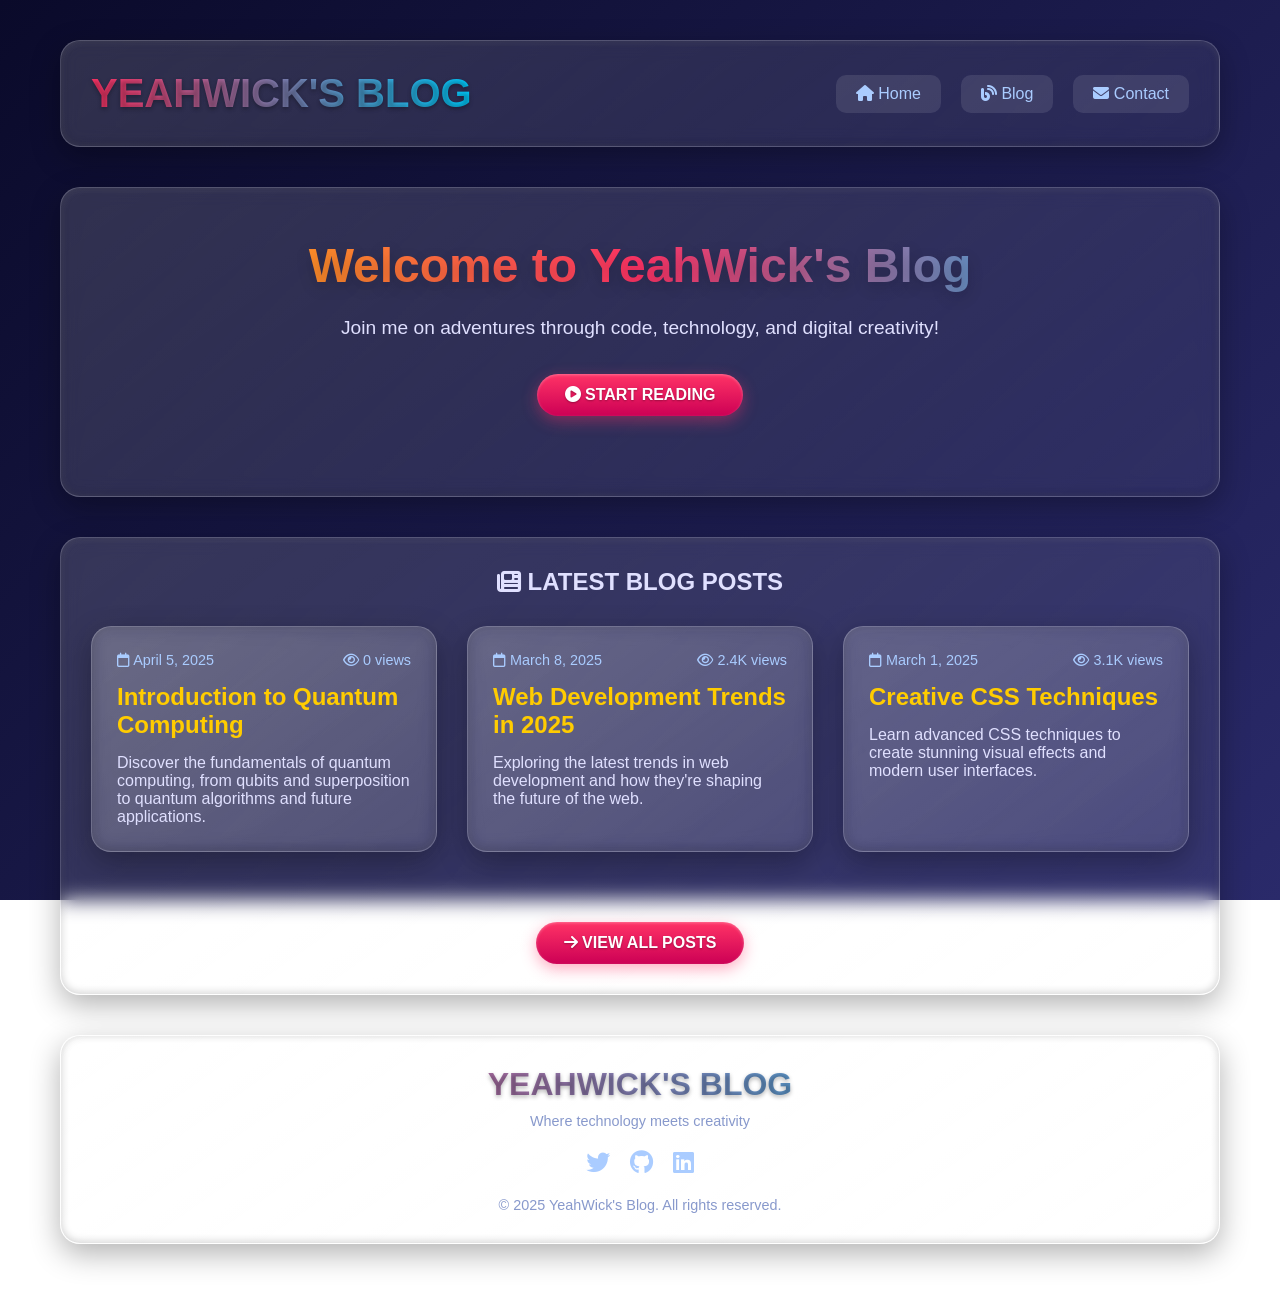
==== index.html @ d5185b46 "Replace web applications blog post with quantum computing introduction - Added new blog post: Introd" ====
<!DOCTYPE html>
<html lang="en">
<head>
    <meta charset="UTF-8">
    <meta name="viewport" content="width=device-width, initial-scale=1.0">
    <title>YeahWick's Blog</title>
    <link rel="stylesheet" href="https://cdnjs.cloudflare.com/ajax/libs/font-awesome/6.4.0/css/all.min.css">
    <style>
        * {
            margin: 0;
            padding: 0;
            box-sizing: border-box;
            font-family: 'Segoe UI', Tahoma, Geneva, Verdana, sans-serif;
        }

        body {
            background: linear-gradient(135deg, #0a0a2a 0%, #1a1a4a 50%, #2a2a6a 100%);
            color: #e0e0ff;
            min-height: 100vh;
            background-attachment: fixed;
            padding: 20px;
        }

        .container {
            max-width: 1200px;
            margin: 0 auto;
            padding: 20px;
        }

        .card {
            background: linear-gradient(145deg, rgba(255, 255, 255, 0.15), rgba(255, 255, 255, 0.05));
            border-radius: 20px;
            border: 1px solid rgba(255, 255, 255, 0.2);
            box-shadow: 0 10px 30px rgba(0, 0, 0, 0.3),
                        0 1px 8px rgba(255, 255, 255, 0.1) inset,
                        0 -1px 8px rgba(0, 0, 0, 0.2) inset;
            backdrop-filter: blur(10px);
            padding: 30px;
            margin-bottom: 30px;
        }

        .header {
            display: flex;
            justify-content: space-between;
            align-items: center;
            margin-bottom: 40px;
            flex-wrap: wrap;
        }

        .logo {
            display: flex;
            align-items: center;
            gap: 15px;
        }

        .logo-text {
            font-size: 2.5rem;
            font-weight: 900;
            background: linear-gradient(90deg, #ff3366, #00ccff);
            -webkit-background-clip: text;
            background-clip: text;
            color: transparent;
            text-shadow: 0 2px 4px rgba(0, 0, 0, 0.3);
        }

        .nav-links {
            display: flex;
            gap: 20px;
        }

        .nav-links a {
            color: #aaccff;
            text-decoration: none;
            padding: 10px 20px;
            border-radius: 10px;
            background: rgba(255, 255, 255, 0.1);
            transition: all 0.3s ease;
        }

        .nav-links a:hover {
            background: rgba(255, 255, 255, 0.2);
            color: #ffffff;
            transform: translateY(-2px);
        }

        .hero {
            text-align: center;
            padding: 50px 20px;
            margin-bottom: 40px;
        }

        .hero h1 {
            font-size: 3rem;
            margin-bottom: 20px;
            background: linear-gradient(90deg, #ffcc00, #ff3366, #00ccff);
            -webkit-background-clip: text;
            background-clip: text;
            color: transparent;
            text-shadow: 0 5px 15px rgba(0, 0, 0, 0.2);
        }

        .hero p {
            font-size: 1.2rem;
            max-width: 800px;
            margin: 0 auto 30px;
            line-height: 1.6;
        }

        .button {
            display: inline-block;
            background: linear-gradient(to bottom, #ff3366, #cc0055);
            color: white;
            padding: 12px 28px;
            border-radius: 50px;
            text-decoration: none;
            font-weight: bold;
            text-shadow: 0 1px 2px rgba(0, 0, 0, 0.3);
            box-shadow: 0 5px 15px rgba(255, 51, 102, 0.4),
                        0 1px 3px rgba(255, 255, 255, 0.3) inset;
            border: none;
            cursor: pointer;
            transition: all 0.3s ease;
        }

        .button:hover {
            transform: translateY(-3px);
            box-shadow: 0 8px 20px rgba(255, 51, 102, 0.6),
                        0 1px 3px rgba(255, 255, 255, 0.5) inset;
            background: linear-gradient(to bottom, #ff4488, #dd0066);
        }

        .content-grid {
            display: grid;
            grid-template-columns: repeat(auto-fit, minmax(300px, 1fr));
            gap: 30px;
            margin-bottom: 40px;
        }

        .blog-post {
            padding: 25px;
            transition: transform 0.3s ease;
        }

        .blog-post:hover {
            transform: translateY(-5px);
        }

        .blog-post h3 {
            color: #ffcc00;
            margin-bottom: 15px;
            font-size: 1.5rem;
        }

        .post-meta {
            display: flex;
            justify-content: space-between;
            margin-bottom: 15px;
            font-size: 0.9rem;
            color: #aaccff;
        }

        .footer {
            text-align: center;
            padding: 30px;
            margin-top: 40px;
            border-top: 1px solid rgba(255, 255, 255, 0.1);
            color: #8899cc;
            font-size: 0.9rem;
        }

        .social-icons {
            display: flex;
            justify-content: center;
            gap: 20px;
            margin: 20px 0;
        }

        .social-icons a {
            color: #aaccff;
            font-size: 1.5rem;
            transition: all 0.3s ease;
        }

        .social-icons a:hover {
            color: #ff3366;
            transform: scale(1.2);
        }

        @media (max-width: 768px) {
            .header {
                flex-direction: column;
                gap: 20px;
            }

            .nav-links {
                width: 100%;
                justify-content: center;
                flex-wrap: wrap;
            }

            .hero h1 {
                font-size: 2rem;
            }

            .content-grid {
                grid-template-columns: 1fr;
            }
        }
    </style>
</head>
<body>
    <div class="container">
        <!-- Header -->
        <header class="header card">
            <div class="logo">
                <div class="logo-text">YEAHWICK'S BLOG</div>
            </div>
            <nav class="nav-links">
                <a href="/"><i class="fas fa-home"></i> Home</a>
                <a href="/blog/"><i class="fas fa-blog"></i> Blog</a>
                <a href="/"><i class="fas fa-envelope"></i> Contact</a>
            </nav>
        </header>

        <!-- Hero Section -->
        <section class="hero card">
            <h1>Welcome to YeahWick's Blog</h1>
            <p>Join me on adventures through code, technology, and digital creativity!</p>
            <div style="margin: 30px 0;">
                <a href="/blog/" class="button"><i class="fas fa-play-circle"></i> START READING</a>
            </div>
        </section>

        <!-- Blog Posts -->
        <section class="card">
            <div style="text-align: center; margin-bottom: 30px;">
                <h2><i class="fas fa-newspaper"></i> LATEST BLOG POSTS</h2>
            </div>

            <div class="content-grid">
                <article class="card blog-post">
                    <div class="post-meta">
                        <span><i class="far fa-calendar"></i> April 5, 2025</span>
                        <span><i class="far fa-eye"></i> 0 views</span>
                    </div>
                    <h3><a href="/blog/introduction-to-quantum-computing.html" style="color: #ffcc00; text-decoration: none;">Introduction to Quantum Computing</a></h3>
                    <p>Discover the fundamentals of quantum computing, from qubits and superposition to quantum algorithms and future applications.</p>
                </article>

                <article class="card blog-post">
                    <div class="post-meta">
                        <span><i class="far fa-calendar"></i> March 8, 2025</span>
                        <span><i class="far fa-eye"></i> 2.4K views</span>
                    </div>
                    <h3><a href="/blog/web-development-trends-2025.html" style="color: #ffcc00; text-decoration: none;">Web Development Trends in 2025</a></h3>
                    <p>Exploring the latest trends in web development and how they're shaping the future of the web.</p>
                </article>

                <article class="card blog-post">
                    <div class="post-meta">
                        <span><i class="far fa-calendar"></i> March 1, 2025</span>
                        <span><i class="far fa-eye"></i> 3.1K views</span>
                    </div>
                    <h3><a href="/blog/creative-css-techniques.html" style="color: #ffcc00; text-decoration: none;">Creative CSS Techniques</a></h3>
                    <p>Learn advanced CSS techniques to create stunning visual effects and modern user interfaces.</p>
                </article>
            </div>

            <div style="text-align: center; margin-top: 30px;">
                <a href="/blog/" class="button"><i class="fas fa-arrow-right"></i> VIEW ALL POSTS</a>
            </div>
        </section>

        <!-- Footer -->
        <footer class="footer card">
            <div style="margin-bottom: 20px;">
                <div class="logo-text" style="font-size: 2rem;">YEAHWICK'S BLOG</div>
                <p style="margin-top: 10px;">Where technology meets creativity</p>
            </div>

            <div class="social-icons">
                <a href="#"><i class="fab fa-twitter"></i></a>
                <a href="#"><i class="fab fa-github"></i></a>
                <a href="#"><i class="fab fa-linkedin"></i></a>
            </div>

            <div style="margin-top: 20px;">
                <p>© 2025 YeahWick's Blog. All rights reserved.</p>
            </div>
        </footer>
    </div>

    <script>
        document.addEventListener('DOMContentLoaded', function() {
            // Add hover effect to buttons
            const buttons = document.querySelectorAll('.button');
            buttons.forEach(button => {
                button.addEventListener('mouseenter', function() {
                    this.style.transform = 'translateY(-5px) scale(1.05)';
                });

                button.addEventListener('mouseleave', function() {
                    this.style.transform = 'translateY(0) scale(1)';
                });
            });

            // Add click effect to blog posts
            const posts = document.querySelectorAll('.blog-post');
            posts.forEach(post => {
                post.addEventListener('click', function() {
                    this.style.transform = 'scale(0.98)';
                    setTimeout(() => {
                        this.style.transform = '';
                    }, 150);
                });
            });
        });
    </script>
</body>
</html>
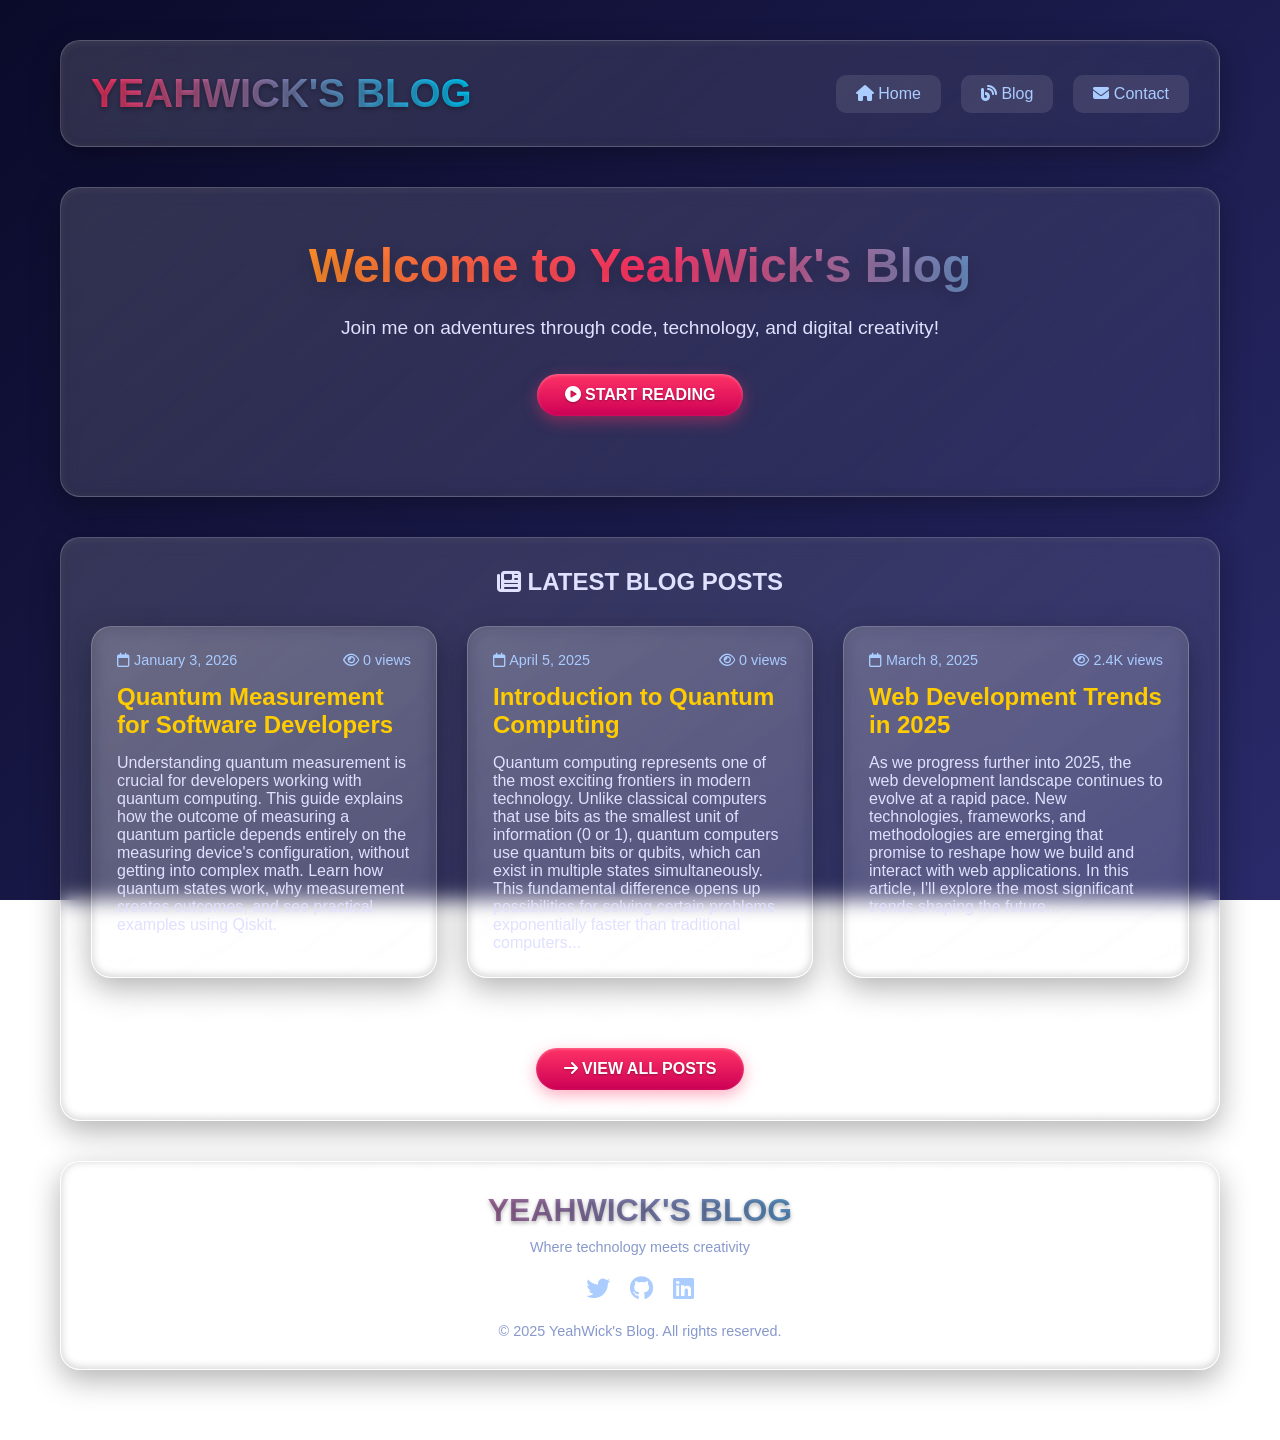
==== commit 9fc4b84a: "Implement client-side JavaScript to dynamically load blog posts from JSON file - Created blog/posts." ====
--- a/index.html
+++ b/index.html
@@ -237,33 +237,8 @@
                 <h2><i class="fas fa-newspaper"></i> LATEST BLOG POSTS</h2>
             </div>
 
-            <div class="content-grid">
-                <article class="card blog-post">
-                    <div class="post-meta">
-                        <span><i class="far fa-calendar"></i> April 5, 2025</span>
-                        <span><i class="far fa-eye"></i> 0 views</span>
-                    </div>
-                    <h3><a href="/blog/introduction-to-quantum-computing.html" style="color: #ffcc00; text-decoration: none;">Introduction to Quantum Computing</a></h3>
-                    <p>Discover the fundamentals of quantum computing, from qubits and superposition to quantum algorithms and future applications.</p>
-                </article>
-
-                <article class="card blog-post">
-                    <div class="post-meta">
-                        <span><i class="far fa-calendar"></i> March 8, 2025</span>
-                        <span><i class="far fa-eye"></i> 2.4K views</span>
-                    </div>
-                    <h3><a href="/blog/web-development-trends-2025.html" style="color: #ffcc00; text-decoration: none;">Web Development Trends in 2025</a></h3>
-                    <p>Exploring the latest trends in web development and how they're shaping the future of the web.</p>
-                </article>
-
-                <article class="card blog-post">
-                    <div class="post-meta">
-                        <span><i class="far fa-calendar"></i> March 1, 2025</span>
-                        <span><i class="far fa-eye"></i> 3.1K views</span>
-                    </div>
-                    <h3><a href="/blog/creative-css-techniques.html" style="color: #ffcc00; text-decoration: none;">Creative CSS Techniques</a></h3>
-                    <p>Learn advanced CSS techniques to create stunning visual effects and modern user interfaces.</p>
-                </article>
+            <div class="content-grid" id="blog-posts-container">
+                <!-- Blog posts will be loaded here dynamically -->
             </div>
 
             <div style="text-align: center; margin-top: 30px;">
@@ -314,7 +289,57 @@
                     }, 150);
                 });
             });
+
+            // Load blog posts dynamically
+            loadBlogPosts();
         });
+
+        async function loadBlogPosts() {
+            try {
+                const response = await fetch('/blog/posts.json');
+                if (!response.ok) {
+                    throw new Error('Failed to load blog posts');
+                }
+                const posts = await response.json();
+
+                const container = document.getElementById('blog-posts-container');
+                container.innerHTML = '';
+
+                // Display only the first 3 posts on the homepage
+                const displayedPosts = posts.slice(0, 3);
+
+                displayedPosts.forEach(post => {
+                    const postElement = document.createElement('article');
+                    postElement.className = 'card blog-post';
+
+                    postElement.innerHTML = `
+                        <div class="post-meta">
+                            <span><i class="far fa-calendar"></i> ${post.date}</span>
+                            <span><i class="far fa-eye"></i> ${post.views}</span>
+                        </div>
+                        <h3><a href="${post.url}" style="color: #ffcc00; text-decoration: none;">${post.title}</a></h3>
+                        <p>${post.excerpt}</p>
+                    `;
+
+                    // Add click effect to the post
+                    postElement.addEventListener('click', function(e) {
+                        // Only trigger if clicking on the post itself, not on links
+                        if (e.target.tagName !== 'A') {
+                            this.style.transform = 'scale(0.98)';
+                            setTimeout(() => {
+                                this.style.transform = '';
+                            }, 150);
+                        }
+                    });
+
+                    container.appendChild(postElement);
+                });
+            } catch (error) {
+                console.error('Error loading blog posts:', error);
+                const container = document.getElementById('blog-posts-container');
+                container.innerHTML = '<p style="text-align: center; color: #ff3366;">Failed to load blog posts. Please try again later.</p>';
+            }
+        }
     </script>
 </body>
 </html>
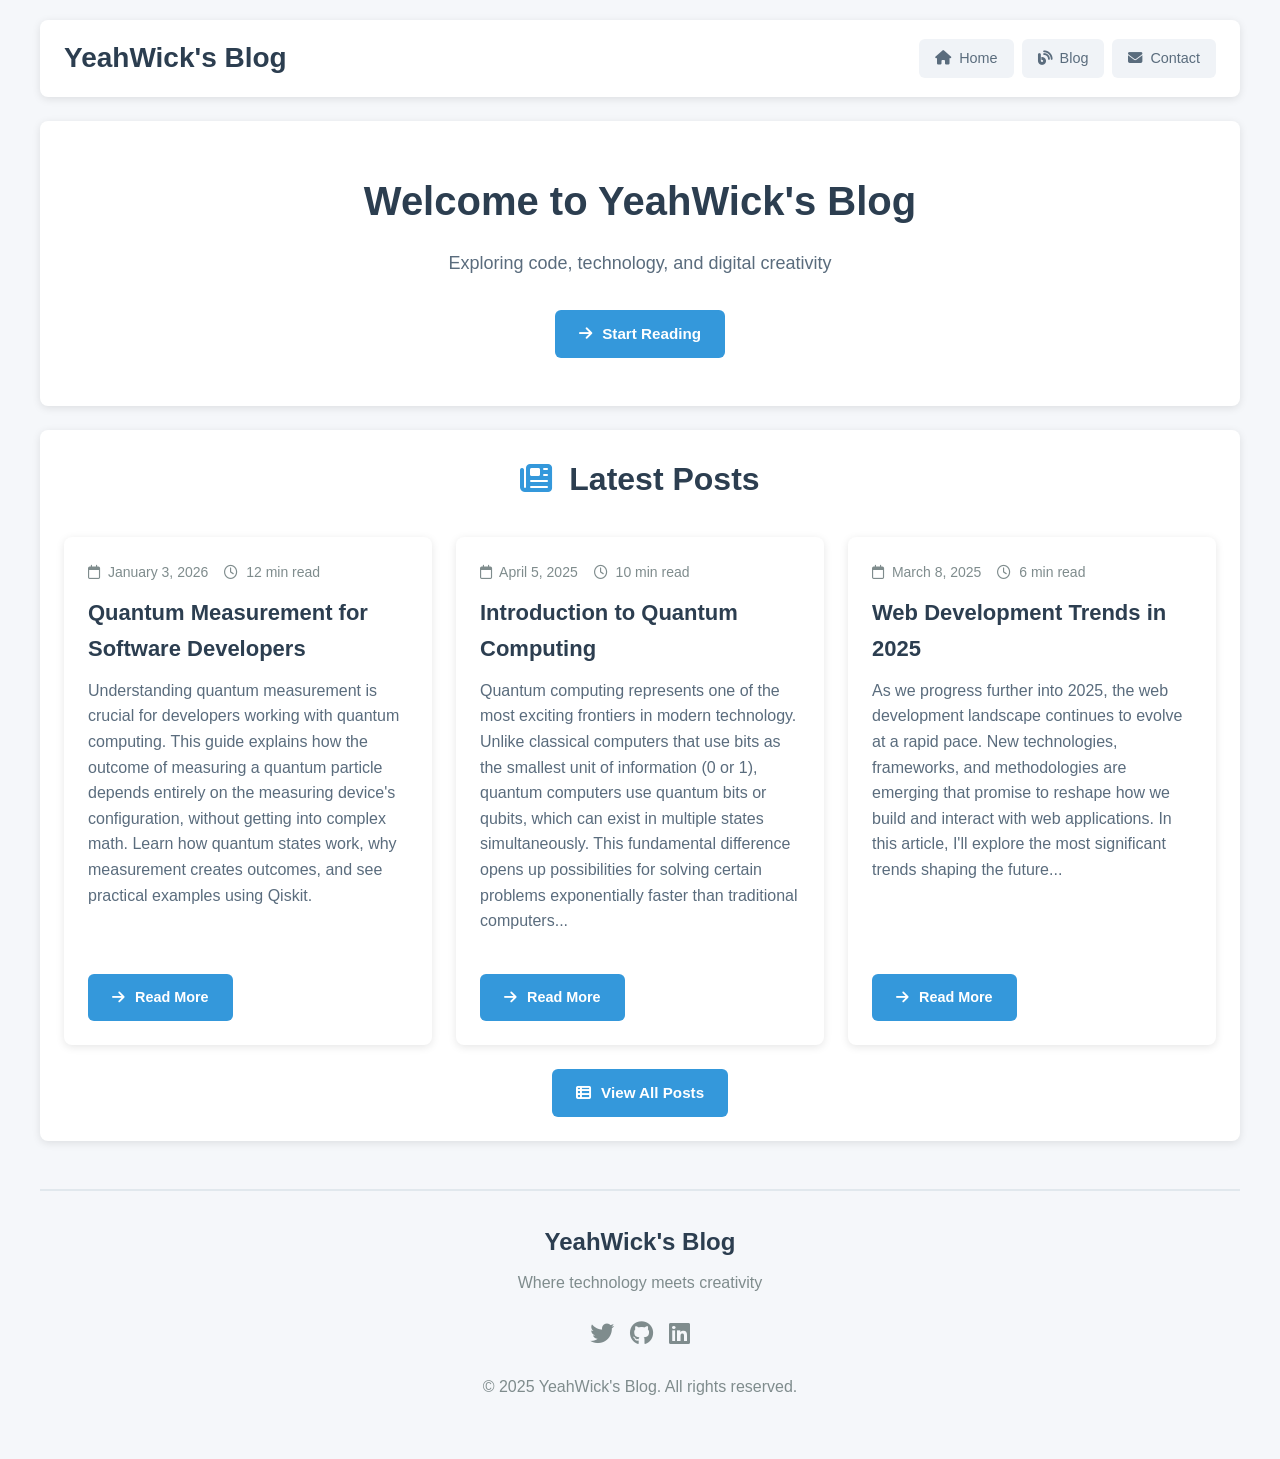
==== commit cb931547: "Redesign blog with minimal web 2.0 style ## Changes  ### New Files - styles.css: Shared stylesheet w" ====
--- a/index.html
+++ b/index.html
@@ -5,216 +5,13 @@
     <meta name="viewport" content="width=device-width, initial-scale=1.0">
     <title>YeahWick's Blog</title>
     <link rel="stylesheet" href="https://cdnjs.cloudflare.com/ajax/libs/font-awesome/6.4.0/css/all.min.css">
-    <style>
-        * {
-            margin: 0;
-            padding: 0;
-            box-sizing: border-box;
-            font-family: 'Segoe UI', Tahoma, Geneva, Verdana, sans-serif;
-        }
-
-        body {
-            background: linear-gradient(135deg, #0a0a2a 0%, #1a1a4a 50%, #2a2a6a 100%);
-            color: #e0e0ff;
-            min-height: 100vh;
-            background-attachment: fixed;
-            padding: 20px;
-        }
-
-        .container {
-            max-width: 1200px;
-            margin: 0 auto;
-            padding: 20px;
-        }
-
-        .card {
-            background: linear-gradient(145deg, rgba(255, 255, 255, 0.15), rgba(255, 255, 255, 0.05));
-            border-radius: 20px;
-            border: 1px solid rgba(255, 255, 255, 0.2);
-            box-shadow: 0 10px 30px rgba(0, 0, 0, 0.3),
-                        0 1px 8px rgba(255, 255, 255, 0.1) inset,
-                        0 -1px 8px rgba(0, 0, 0, 0.2) inset;
-            backdrop-filter: blur(10px);
-            padding: 30px;
-            margin-bottom: 30px;
-        }
-
-        .header {
-            display: flex;
-            justify-content: space-between;
-            align-items: center;
-            margin-bottom: 40px;
-            flex-wrap: wrap;
-        }
-
-        .logo {
-            display: flex;
-            align-items: center;
-            gap: 15px;
-        }
-
-        .logo-text {
-            font-size: 2.5rem;
-            font-weight: 900;
-            background: linear-gradient(90deg, #ff3366, #00ccff);
-            -webkit-background-clip: text;
-            background-clip: text;
-            color: transparent;
-            text-shadow: 0 2px 4px rgba(0, 0, 0, 0.3);
-        }
-
-        .nav-links {
-            display: flex;
-            gap: 20px;
-        }
-
-        .nav-links a {
-            color: #aaccff;
-            text-decoration: none;
-            padding: 10px 20px;
-            border-radius: 10px;
-            background: rgba(255, 255, 255, 0.1);
-            transition: all 0.3s ease;
-        }
-
-        .nav-links a:hover {
-            background: rgba(255, 255, 255, 0.2);
-            color: #ffffff;
-            transform: translateY(-2px);
-        }
-
-        .hero {
-            text-align: center;
-            padding: 50px 20px;
-            margin-bottom: 40px;
-        }
-
-        .hero h1 {
-            font-size: 3rem;
-            margin-bottom: 20px;
-            background: linear-gradient(90deg, #ffcc00, #ff3366, #00ccff);
-            -webkit-background-clip: text;
-            background-clip: text;
-            color: transparent;
-            text-shadow: 0 5px 15px rgba(0, 0, 0, 0.2);
-        }
-
-        .hero p {
-            font-size: 1.2rem;
-            max-width: 800px;
-            margin: 0 auto 30px;
-            line-height: 1.6;
-        }
-
-        .button {
-            display: inline-block;
-            background: linear-gradient(to bottom, #ff3366, #cc0055);
-            color: white;
-            padding: 12px 28px;
-            border-radius: 50px;
-            text-decoration: none;
-            font-weight: bold;
-            text-shadow: 0 1px 2px rgba(0, 0, 0, 0.3);
-            box-shadow: 0 5px 15px rgba(255, 51, 102, 0.4),
-                        0 1px 3px rgba(255, 255, 255, 0.3) inset;
-            border: none;
-            cursor: pointer;
-            transition: all 0.3s ease;
-        }
-
-        .button:hover {
-            transform: translateY(-3px);
-            box-shadow: 0 8px 20px rgba(255, 51, 102, 0.6),
-                        0 1px 3px rgba(255, 255, 255, 0.5) inset;
-            background: linear-gradient(to bottom, #ff4488, #dd0066);
-        }
-
-        .content-grid {
-            display: grid;
-            grid-template-columns: repeat(auto-fit, minmax(300px, 1fr));
-            gap: 30px;
-            margin-bottom: 40px;
-        }
-
-        .blog-post {
-            padding: 25px;
-            transition: transform 0.3s ease;
-        }
-
-        .blog-post:hover {
-            transform: translateY(-5px);
-        }
-
-        .blog-post h3 {
-            color: #ffcc00;
-            margin-bottom: 15px;
-            font-size: 1.5rem;
-        }
-
-        .post-meta {
-            display: flex;
-            justify-content: space-between;
-            margin-bottom: 15px;
-            font-size: 0.9rem;
-            color: #aaccff;
-        }
-
-        .footer {
-            text-align: center;
-            padding: 30px;
-            margin-top: 40px;
-            border-top: 1px solid rgba(255, 255, 255, 0.1);
-            color: #8899cc;
-            font-size: 0.9rem;
-        }
-
-        .social-icons {
-            display: flex;
-            justify-content: center;
-            gap: 20px;
-            margin: 20px 0;
-        }
-
-        .social-icons a {
-            color: #aaccff;
-            font-size: 1.5rem;
-            transition: all 0.3s ease;
-        }
-
-        .social-icons a:hover {
-            color: #ff3366;
-            transform: scale(1.2);
-        }
-
-        @media (max-width: 768px) {
-            .header {
-                flex-direction: column;
-                gap: 20px;
-            }
-
-            .nav-links {
-                width: 100%;
-                justify-content: center;
-                flex-wrap: wrap;
-            }
-
-            .hero h1 {
-                font-size: 2rem;
-            }
-
-            .content-grid {
-                grid-template-columns: 1fr;
-            }
-        }
-    </style>
+    <link rel="stylesheet" href="/styles.css">
 </head>
 <body>
     <div class="container">
         <!-- Header -->
         <header class="header card">
-            <div class="logo">
-                <div class="logo-text">YEAHWICK'S BLOG</div>
-            </div>
+            <a href="/" class="logo-text">YeahWick's Blog</a>
             <nav class="nav-links">
                 <a href="/"><i class="fas fa-home"></i> Home</a>
                 <a href="/blog/"><i class="fas fa-blog"></i> Blog</a>
@@ -225,72 +22,42 @@
         <!-- Hero Section -->
         <section class="hero card">
             <h1>Welcome to YeahWick's Blog</h1>
-            <p>Join me on adventures through code, technology, and digital creativity!</p>
-            <div style="margin: 30px 0;">
-                <a href="/blog/" class="button"><i class="fas fa-play-circle"></i> START READING</a>
-            </div>
+            <p>Exploring code, technology, and digital creativity</p>
+            <a href="/blog/" class="button"><i class="fas fa-arrow-right"></i> Start Reading</a>
         </section>
 
         <!-- Blog Posts -->
         <section class="card">
-            <div style="text-align: center; margin-bottom: 30px;">
-                <h2><i class="fas fa-newspaper"></i> LATEST BLOG POSTS</h2>
+            <div class="section-heading">
+                <h2><i class="fas fa-newspaper"></i> Latest Posts</h2>
             </div>
 
             <div class="content-grid" id="blog-posts-container">
                 <!-- Blog posts will be loaded here dynamically -->
             </div>
 
-            <div style="text-align: center; margin-top: 30px;">
-                <a href="/blog/" class="button"><i class="fas fa-arrow-right"></i> VIEW ALL POSTS</a>
+            <div style="text-align: center; margin-top: 24px;">
+                <a href="/blog/" class="button"><i class="fas fa-th-list"></i> View All Posts</a>
             </div>
         </section>
 
         <!-- Footer -->
-        <footer class="footer card">
-            <div style="margin-bottom: 20px;">
-                <div class="logo-text" style="font-size: 2rem;">YEAHWICK'S BLOG</div>
-                <p style="margin-top: 10px;">Where technology meets creativity</p>
+        <footer class="footer">
+            <div class="logo-text">YeahWick's Blog</div>
+            <p>Where technology meets creativity</p>
+
+            <div class="social-icons">
+                <a href="#" aria-label="Twitter"><i class="fab fa-twitter"></i></a>
+                <a href="#" aria-label="GitHub"><i class="fab fa-github"></i></a>
+                <a href="#" aria-label="LinkedIn"><i class="fab fa-linkedin"></i></a>
             </div>
 
-            <div class="social-icons">
-                <a href="#"><i class="fab fa-twitter"></i></a>
-                <a href="#"><i class="fab fa-github"></i></a>
-                <a href="#"><i class="fab fa-linkedin"></i></a>
-            </div>
-
-            <div style="margin-top: 20px;">
-                <p>© 2025 YeahWick's Blog. All rights reserved.</p>
-            </div>
+            <p>&copy; 2025 YeahWick's Blog. All rights reserved.</p>
         </footer>
     </div>
 
     <script>
         document.addEventListener('DOMContentLoaded', function() {
-            // Add hover effect to buttons
-            const buttons = document.querySelectorAll('.button');
-            buttons.forEach(button => {
-                button.addEventListener('mouseenter', function() {
-                    this.style.transform = 'translateY(-5px) scale(1.05)';
-                });
-
-                button.addEventListener('mouseleave', function() {
-                    this.style.transform = 'translateY(0) scale(1)';
-                });
-            });
-
-            // Add click effect to blog posts
-            const posts = document.querySelectorAll('.blog-post');
-            posts.forEach(post => {
-                post.addEventListener('click', function() {
-                    this.style.transform = 'scale(0.98)';
-                    setTimeout(() => {
-                        this.style.transform = '';
-                    }, 150);
-                });
-            });
-
-            // Load blog posts dynamically
             loadBlogPosts();
         });
 
@@ -315,29 +82,19 @@
                     postElement.innerHTML = `
                         <div class="post-meta">
                             <span><i class="far fa-calendar"></i> ${post.date}</span>
-                            <span><i class="far fa-eye"></i> ${post.views}</span>
+                            <span><i class="far fa-clock"></i> ${post.readTime || '5 min read'}</span>
                         </div>
-                        <h3><a href="${post.url}" style="color: #ffcc00; text-decoration: none;">${post.title}</a></h3>
-                        <p>${post.excerpt}</p>
+                        <h3><a href="${post.url}">${post.title}</a></h3>
+                        <p class="post-excerpt">${post.excerpt}</p>
+                        <a href="${post.url}" class="button read-more"><i class="fas fa-arrow-right"></i> Read More</a>
                     `;
-
-                    // Add click effect to the post
-                    postElement.addEventListener('click', function(e) {
-                        // Only trigger if clicking on the post itself, not on links
-                        if (e.target.tagName !== 'A') {
-                            this.style.transform = 'scale(0.98)';
-                            setTimeout(() => {
-                                this.style.transform = '';
-                            }, 150);
-                        }
-                    });
 
                     container.appendChild(postElement);
                 });
             } catch (error) {
                 console.error('Error loading blog posts:', error);
                 const container = document.getElementById('blog-posts-container');
-                container.innerHTML = '<p style="text-align: center; color: #ff3366;">Failed to load blog posts. Please try again later.</p>';
+                container.innerHTML = '<p style="text-align: center; color: #e74c3c;">Failed to load blog posts. Please try again later.</p>';
             }
         }
     </script>
--- a/styles.css
+++ b/styles.css
@@ -0,0 +1,416 @@
+/* Minimal Web 2.0 Blog Styles */
+
+* {
+    margin: 0;
+    padding: 0;
+    box-sizing: border-box;
+}
+
+body {
+    font-family: -apple-system, BlinkMacSystemFont, 'Segoe UI', Roboto, 'Helvetica Neue', Arial, sans-serif;
+    background: #f5f7fa;
+    color: #2c3e50;
+    line-height: 1.6;
+    padding: 20px;
+}
+
+.container {
+    max-width: 1200px;
+    margin: 0 auto;
+}
+
+/* Card Components */
+.card {
+    background: white;
+    border-radius: 8px;
+    box-shadow: 0 2px 8px rgba(0, 0, 0, 0.1);
+    padding: 24px;
+    margin-bottom: 24px;
+    transition: box-shadow 0.3s ease;
+}
+
+.card:hover {
+    box-shadow: 0 4px 12px rgba(0, 0, 0, 0.15);
+}
+
+/* Header */
+.header {
+    display: flex;
+    justify-content: space-between;
+    align-items: center;
+    flex-wrap: wrap;
+    gap: 16px;
+    padding: 16px 24px;
+}
+
+.logo-text {
+    font-size: 1.75rem;
+    font-weight: 700;
+    color: #2c3e50;
+    text-decoration: none;
+}
+
+.logo-text:hover {
+    color: #3498db;
+}
+
+/* Navigation */
+.nav-links {
+    display: flex;
+    gap: 8px;
+    flex-wrap: wrap;
+}
+
+.nav-links a {
+    color: #5a6c7d;
+    text-decoration: none;
+    padding: 8px 16px;
+    border-radius: 6px;
+    background: #f0f3f7;
+    transition: all 0.2s ease;
+    font-size: 0.9rem;
+}
+
+.nav-links a:hover {
+    background: #3498db;
+    color: white;
+}
+
+.nav-links a i {
+    margin-right: 4px;
+}
+
+/* Hero Section */
+.hero {
+    text-align: center;
+    padding: 48px 24px;
+}
+
+.hero h1 {
+    font-size: 2.5rem;
+    color: #2c3e50;
+    margin-bottom: 16px;
+    font-weight: 700;
+}
+
+.hero p {
+    font-size: 1.125rem;
+    color: #5a6c7d;
+    max-width: 600px;
+    margin: 0 auto 32px;
+}
+
+/* Buttons */
+.button {
+    display: inline-block;
+    background: #3498db;
+    color: white;
+    padding: 12px 24px;
+    border-radius: 6px;
+    text-decoration: none;
+    font-weight: 600;
+    transition: all 0.2s ease;
+    border: none;
+    cursor: pointer;
+    font-size: 0.95rem;
+}
+
+.button:hover {
+    background: #2980b9;
+    transform: translateY(-2px);
+    box-shadow: 0 4px 8px rgba(52, 152, 219, 0.3);
+}
+
+.button i {
+    margin-right: 6px;
+}
+
+/* Content Grid */
+.content-grid {
+    display: grid;
+    grid-template-columns: repeat(auto-fit, minmax(300px, 1fr));
+    gap: 24px;
+}
+
+/* Blog Posts */
+.blog-post {
+    display: flex;
+    flex-direction: column;
+    height: 100%;
+}
+
+.blog-post h3 {
+    color: #2c3e50;
+    margin-bottom: 12px;
+    font-size: 1.375rem;
+    font-weight: 600;
+}
+
+.blog-post h3 a {
+    color: #2c3e50;
+    text-decoration: none;
+    transition: color 0.2s ease;
+}
+
+.blog-post h3 a:hover {
+    color: #3498db;
+}
+
+.post-meta {
+    display: flex;
+    gap: 16px;
+    margin-bottom: 12px;
+    font-size: 0.875rem;
+    color: #7f8c8d;
+}
+
+.post-meta i {
+    margin-right: 4px;
+}
+
+.post-excerpt {
+    color: #5a6c7d;
+    margin-bottom: 16px;
+    flex-grow: 1;
+}
+
+.read-more {
+    align-self: flex-start;
+    font-size: 0.9rem;
+}
+
+/* Post Content */
+.post-header {
+    text-align: center;
+    margin-bottom: 32px;
+    padding-bottom: 24px;
+    border-bottom: 1px solid #e1e8ed;
+}
+
+.post-header h1 {
+    font-size: 2.25rem;
+    color: #2c3e50;
+    margin-bottom: 16px;
+    font-weight: 700;
+}
+
+.post-content {
+    font-size: 1.0625rem;
+    line-height: 1.8;
+    color: #34495e;
+}
+
+.post-content h2 {
+    color: #2c3e50;
+    margin: 32px 0 16px;
+    font-size: 1.75rem;
+    font-weight: 600;
+}
+
+.post-content h3 {
+    color: #2c3e50;
+    margin: 24px 0 12px;
+    font-size: 1.375rem;
+    font-weight: 600;
+}
+
+.post-content h4 {
+    color: #2c3e50;
+    margin: 20px 0 10px;
+    font-size: 1.125rem;
+    font-weight: 600;
+}
+
+.post-content p {
+    margin-bottom: 16px;
+}
+
+.post-content ul,
+.post-content ol {
+    margin: 16px 0 16px 24px;
+}
+
+.post-content li {
+    margin-bottom: 8px;
+}
+
+.post-content pre {
+    background: #2c3e50;
+    color: #ecf0f1;
+    border-radius: 6px;
+    padding: 16px;
+    overflow-x: auto;
+    margin: 20px 0;
+    font-family: 'Courier New', Consolas, Monaco, monospace;
+    font-size: 0.9rem;
+    line-height: 1.5;
+}
+
+.post-content code {
+    background: #f0f3f7;
+    color: #e74c3c;
+    padding: 2px 6px;
+    border-radius: 3px;
+    font-family: 'Courier New', Consolas, Monaco, monospace;
+    font-size: 0.9em;
+}
+
+.post-content pre code {
+    background: none;
+    color: inherit;
+    padding: 0;
+}
+
+.post-content blockquote {
+    border-left: 4px solid #3498db;
+    padding-left: 16px;
+    margin: 20px 0;
+    color: #5a6c7d;
+    font-style: italic;
+}
+
+.post-content a {
+    color: #3498db;
+    text-decoration: none;
+    border-bottom: 1px solid transparent;
+    transition: border-color 0.2s ease;
+}
+
+.post-content a:hover {
+    border-bottom-color: #3498db;
+}
+
+.post-content strong {
+    font-weight: 600;
+    color: #2c3e50;
+}
+
+.post-content em {
+    font-style: italic;
+}
+
+/* Page Header */
+.page-header {
+    text-align: center;
+    padding: 40px 24px;
+}
+
+.page-header h1 {
+    font-size: 2.5rem;
+    color: #2c3e50;
+    margin-bottom: 8px;
+    font-weight: 700;
+}
+
+.page-header p {
+    font-size: 1.125rem;
+    color: #5a6c7d;
+}
+
+/* Posts Container */
+.posts-container {
+    display: grid;
+    grid-template-columns: repeat(auto-fit, minmax(350px, 1fr));
+    gap: 24px;
+}
+
+/* Footer */
+.footer {
+    text-align: center;
+    padding: 32px 24px;
+    margin-top: 48px;
+    border-top: 2px solid #e1e8ed;
+    color: #7f8c8d;
+}
+
+.footer .logo-text {
+    font-size: 1.5rem;
+    margin-bottom: 8px;
+}
+
+.footer p {
+    margin: 8px 0;
+}
+
+.social-icons {
+    display: flex;
+    justify-content: center;
+    gap: 16px;
+    margin: 20px 0;
+}
+
+.social-icons a {
+    color: #7f8c8d;
+    font-size: 1.5rem;
+    transition: all 0.2s ease;
+}
+
+.social-icons a:hover {
+    color: #3498db;
+    transform: translateY(-2px);
+}
+
+/* Back Button */
+.back-button {
+    margin-top: 32px;
+}
+
+/* Responsive Design */
+@media (max-width: 768px) {
+    body {
+        padding: 12px;
+    }
+
+    .container {
+        padding: 0;
+    }
+
+    .header {
+        flex-direction: column;
+        text-align: center;
+    }
+
+    .nav-links {
+        width: 100%;
+        justify-content: center;
+    }
+
+    .hero h1 {
+        font-size: 2rem;
+    }
+
+    .post-header h1 {
+        font-size: 1.75rem;
+    }
+
+    .page-header h1 {
+        font-size: 2rem;
+    }
+
+    .content-grid,
+    .posts-container {
+        grid-template-columns: 1fr;
+    }
+
+    .card {
+        padding: 16px;
+    }
+}
+
+/* Section Headings */
+.section-heading {
+    text-align: center;
+    margin-bottom: 32px;
+}
+
+.section-heading h2 {
+    font-size: 2rem;
+    color: #2c3e50;
+    font-weight: 700;
+    margin-bottom: 8px;
+}
+
+.section-heading i {
+    margin-right: 8px;
+    color: #3498db;
+}
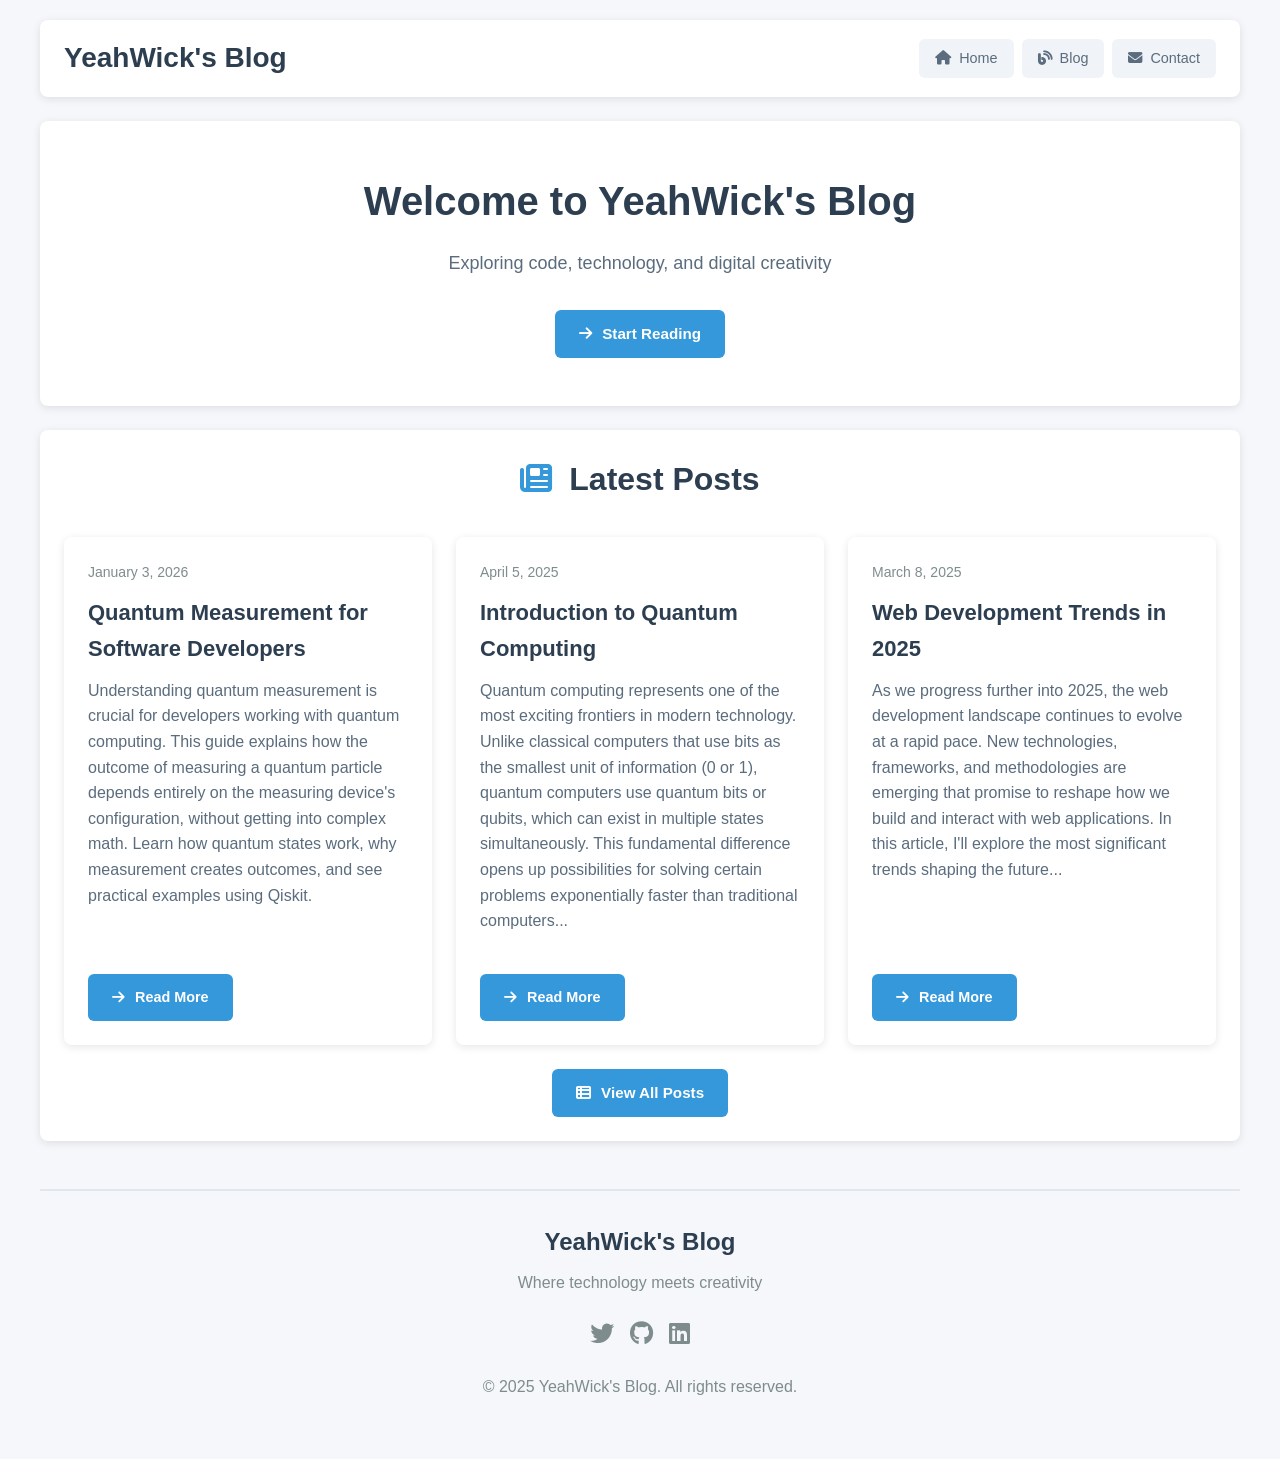
==== commit 5d05ebca: "Improve mobile readability by simplifying blog post metadata - Remove read time estimates from all b" ====
--- a/index.html
+++ b/index.html
@@ -81,8 +81,7 @@
 
                     postElement.innerHTML = `
                         <div class="post-meta">
-                            <span><i class="far fa-calendar"></i> ${post.date}</span>
-                            <span><i class="far fa-clock"></i> ${post.readTime || '5 min read'}</span>
+                            <span>${post.date}</span>
                         </div>
                         <h3><a href="${post.url}">${post.title}</a></h3>
                         <p class="post-excerpt">${post.excerpt}</p>
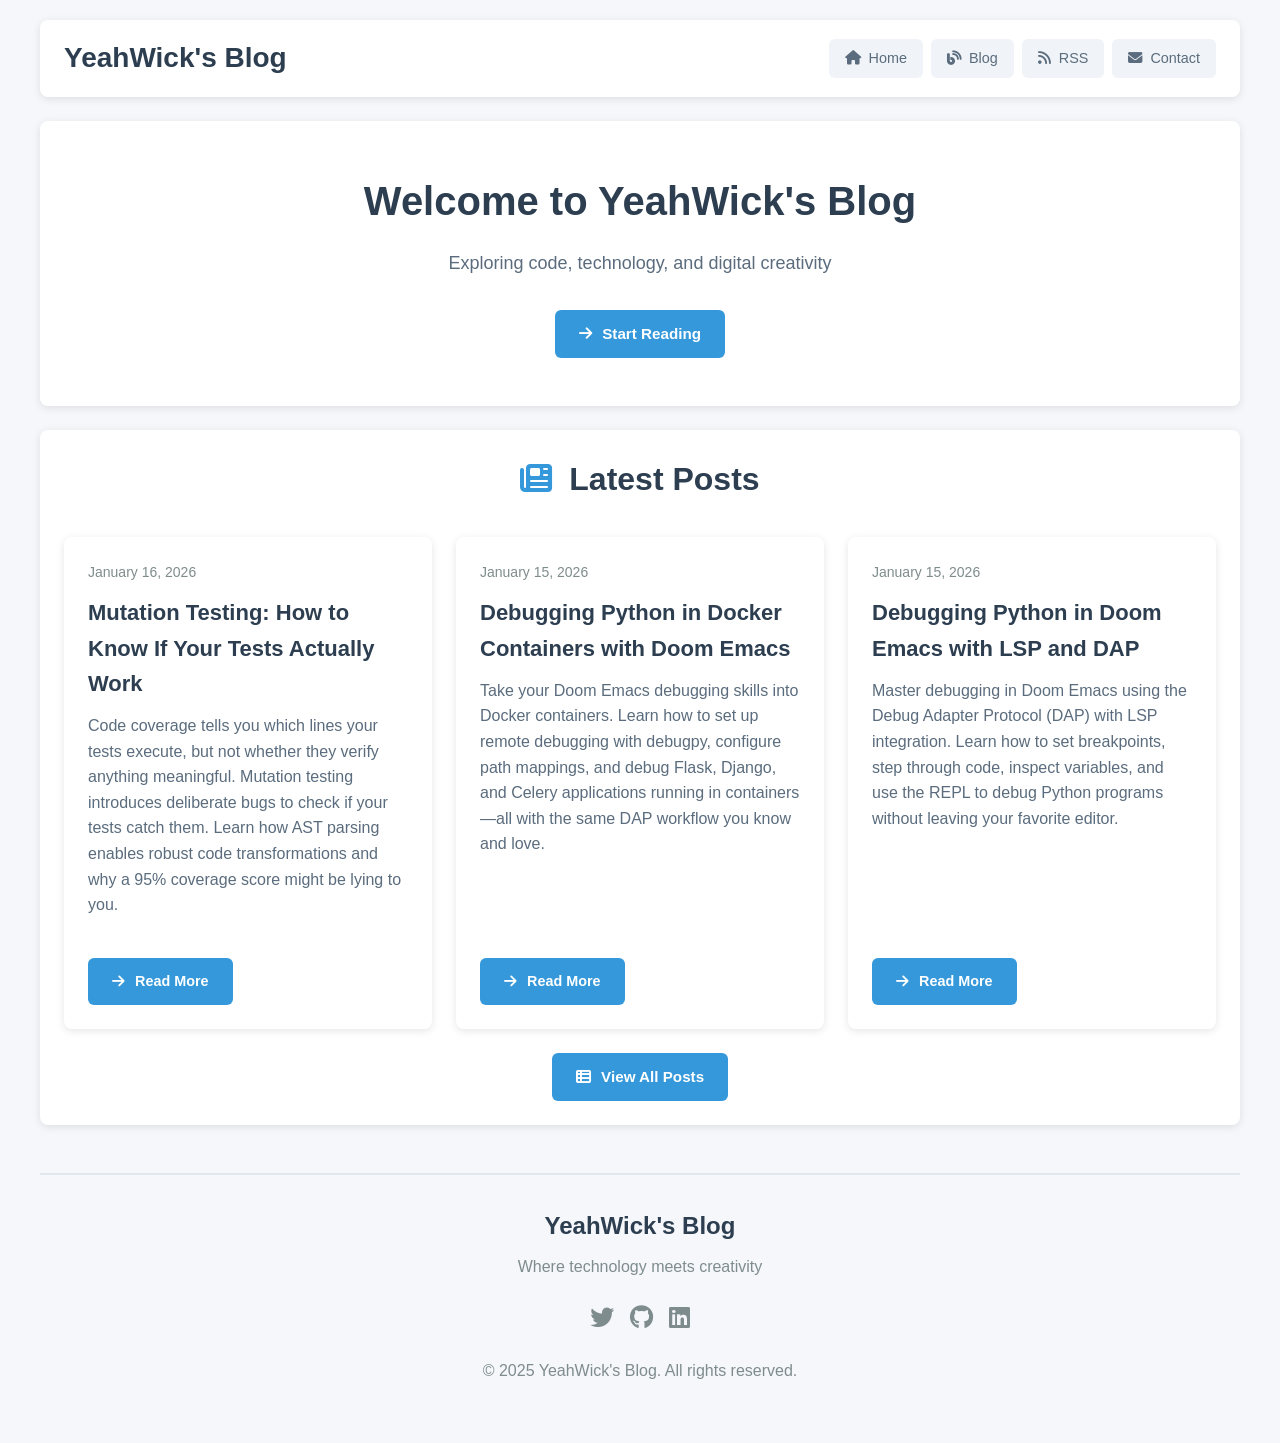
==== commit d91f8c8b: "Fix blog listing and add RSS feed - Update blog/index.html to dynamically load all posts from posts." ====
--- a/index.html
+++ b/index.html
@@ -1,11 +1,12 @@
 <!DOCTYPE html>
-<html lang="en">
+<html lang="en">   
 <head>
     <meta charset="UTF-8">
     <meta name="viewport" content="width=device-width, initial-scale=1.0">
     <title>YeahWick's Blog</title>
     <link rel="stylesheet" href="https://cdnjs.cloudflare.com/ajax/libs/font-awesome/6.4.0/css/all.min.css">
     <link rel="stylesheet" href="/styles.css">
+    <link rel="alternate" type="application/rss+xml" title="YeahWick's Blog RSS Feed" href="/rss.xml">
 </head>
 <body>
     <div class="container">
@@ -15,6 +16,7 @@
             <nav class="nav-links">
                 <a href="/"><i class="fas fa-home"></i> Home</a>
                 <a href="/blog/"><i class="fas fa-blog"></i> Blog</a>
+                <a href="/rss.xml"><i class="fas fa-rss"></i> RSS</a>
                 <a href="/"><i class="fas fa-envelope"></i> Contact</a>
             </nav>
         </header>
@@ -98,4 +100,4 @@
         }
     </script>
 </body>
-</html>+</html>
--- a/styles.css
+++ b/styles.css
@@ -192,6 +192,8 @@
     color: #2c3e50;
     margin-bottom: 16px;
     font-weight: 700;
+    word-wrap: break-word;
+    overflow-wrap: break-word;
 }
 
 .post-content {
@@ -205,6 +207,8 @@
     margin: 32px 0 16px;
     font-size: 1.75rem;
     font-weight: 600;
+    word-wrap: break-word;
+    overflow-wrap: break-word;
 }
 
 .post-content h3 {
@@ -212,6 +216,8 @@
     margin: 24px 0 12px;
     font-size: 1.375rem;
     font-weight: 600;
+    word-wrap: break-word;
+    overflow-wrap: break-word;
 }
 
 .post-content h4 {
@@ -381,10 +387,26 @@
 
     .post-header h1 {
         font-size: 1.75rem;
+        word-wrap: break-word;
+        overflow-wrap: break-word;
+        hyphens: auto;
     }
 
     .page-header h1 {
         font-size: 2rem;
+    }
+
+    .post-content h2 {
+        font-size: 1.5rem;
+        word-wrap: break-word;
+        overflow-wrap: break-word;
+        hyphens: auto;
+    }
+
+    .post-content h3 {
+        font-size: 1.25rem;
+        word-wrap: break-word;
+        overflow-wrap: break-word;
     }
 
     .content-grid,
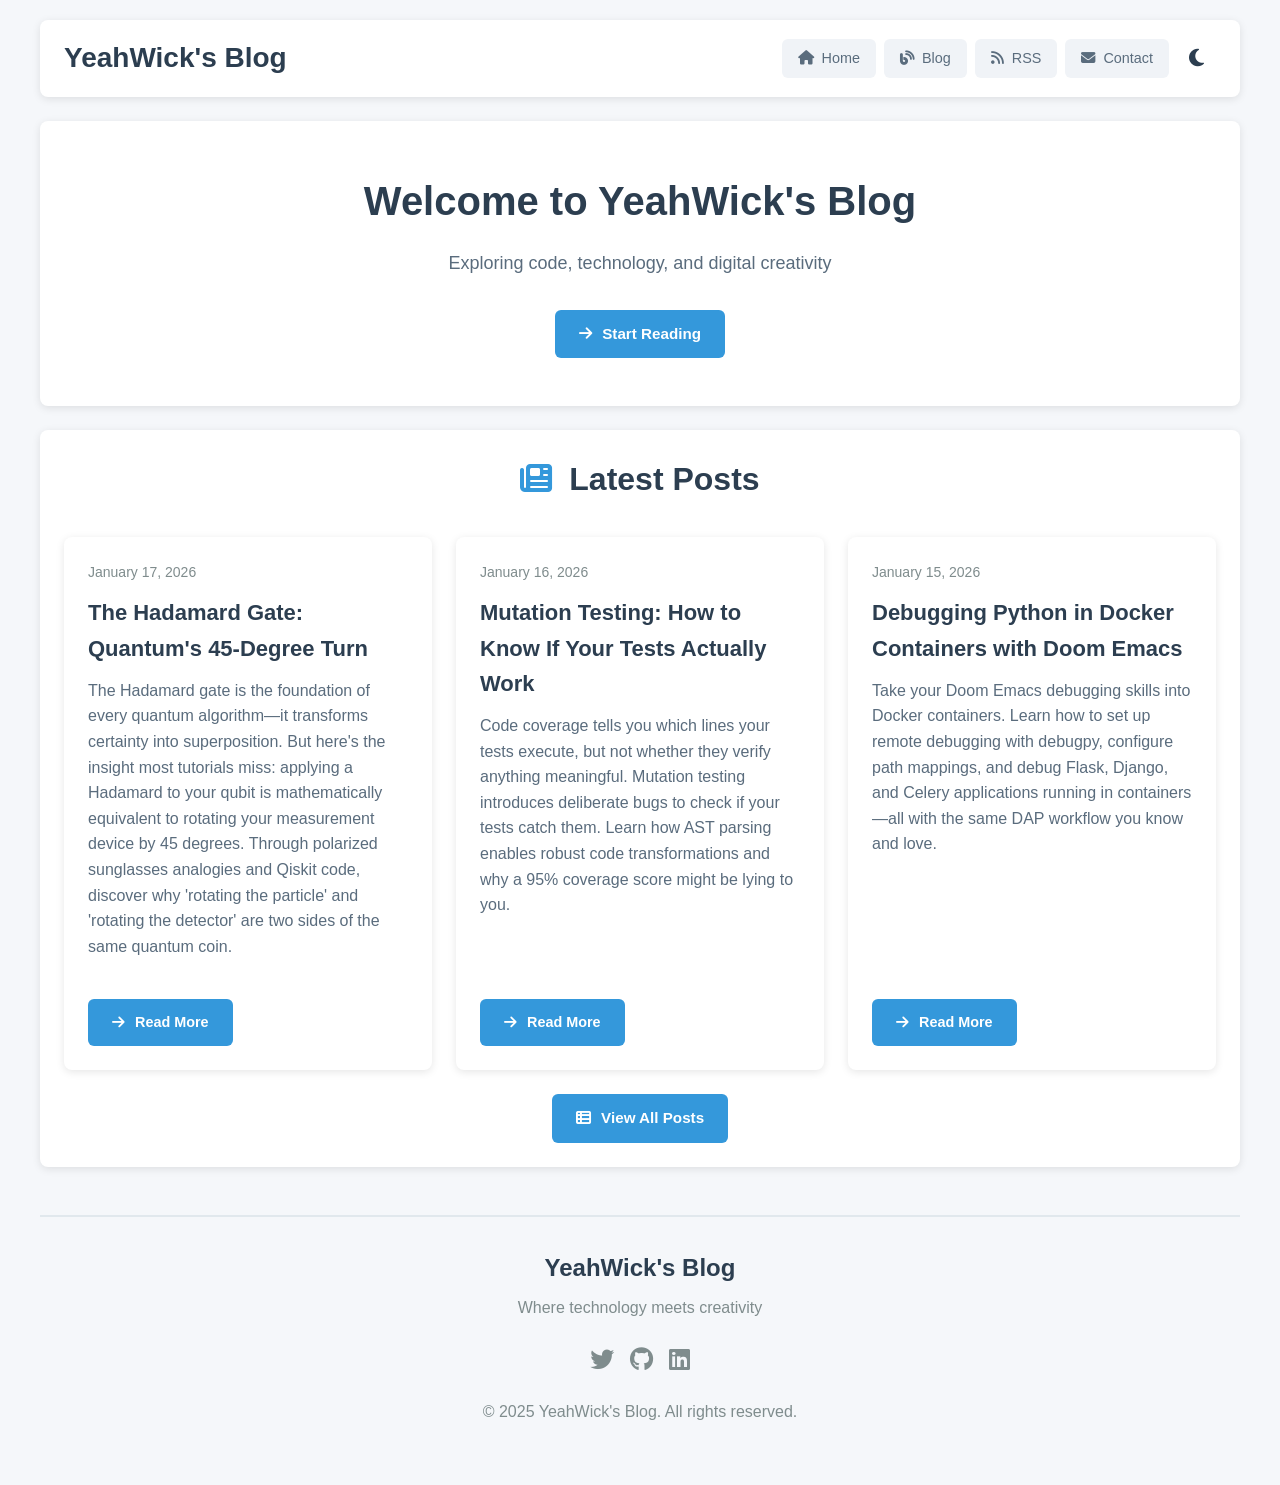
==== commit 81cc5634: "Implement dark mode across entire website - Add CSS variables for light and dark themes with @media " ====
--- a/index.html
+++ b/index.html
@@ -18,6 +18,9 @@
                 <a href="/blog/"><i class="fas fa-blog"></i> Blog</a>
                 <a href="/rss.xml"><i class="fas fa-rss"></i> RSS</a>
                 <a href="/"><i class="fas fa-envelope"></i> Contact</a>
+                <button id="dark-mode-toggle" class="dark-mode-toggle" aria-label="Toggle dark mode">
+                    <i class="fas fa-moon"></i>
+                </button>
             </nav>
         </header>
 
@@ -58,6 +61,7 @@
         </footer>
     </div>
 
+    <script src="/scripts/dark-mode.js"></script>
     <script>
         document.addEventListener('DOMContentLoaded', function() {
             loadBlogPosts();
@@ -95,7 +99,7 @@
             } catch (error) {
                 console.error('Error loading blog posts:', error);
                 const container = document.getElementById('blog-posts-container');
-                container.innerHTML = '<p style="text-align: center; color: #e74c3c;">Failed to load blog posts. Please try again later.</p>';
+                container.innerHTML = '<p style="text-align: center;">Failed to load blog posts. Please try again later.</p>';
             }
         }
     </script>
--- a/styles.css
+++ b/styles.css
@@ -1,4 +1,44 @@
 /* Minimal Web 2.0 Blog Styles */
+
+:root {
+    /* Light mode colors */
+    --bg-primary: #f5f7fa;
+    --bg-secondary: #ffffff;
+    --text-primary: #2c3e50;
+    --text-secondary: #5a6c7d;
+    --text-tertiary: #7f8c8d;
+    --border-color: #e1e8ed;
+    --nav-bg: #f0f3f7;
+    --code-bg: #2c3e50;
+    --code-text: #ecf0f1;
+    --code-inline-bg: #f0f3f7;
+    --code-inline-text: #e74c3c;
+    --accent: #3498db;
+    --accent-dark: #2980b9;
+    --shadow: rgba(0, 0, 0, 0.1);
+    --shadow-hover: rgba(0, 0, 0, 0.15);
+}
+
+@media (prefers-color-scheme: dark) {
+    :root {
+        /* Dark mode colors */
+        --bg-primary: #0f1419;
+        --bg-secondary: #1a1f2e;
+        --text-primary: #e0e8f0;
+        --text-secondary: #b0bcc4;
+        --text-tertiary: #8896a4;
+        --border-color: #2d3748;
+        --nav-bg: #252d3d;
+        --code-bg: #0d1117;
+        --code-text: #c9d1d9;
+        --code-inline-bg: #2d333b;
+        --code-inline-text: #ff7b72;
+        --accent: #58a6ff;
+        --accent-dark: #3b82f6;
+        --shadow: rgba(0, 0, 0, 0.3);
+        --shadow-hover: rgba(0, 0, 0, 0.5);
+    }
+}
 
 * {
     margin: 0;
@@ -8,10 +48,11 @@
 
 body {
     font-family: -apple-system, BlinkMacSystemFont, 'Segoe UI', Roboto, 'Helvetica Neue', Arial, sans-serif;
-    background: #f5f7fa;
-    color: #2c3e50;
+    background: var(--bg-primary);
+    color: var(--text-primary);
     line-height: 1.6;
     padding: 20px;
+    transition: background-color 0.3s ease, color 0.3s ease;
 }
 
 .container {
@@ -21,16 +62,16 @@
 
 /* Card Components */
 .card {
-    background: white;
+    background: var(--bg-secondary);
     border-radius: 8px;
-    box-shadow: 0 2px 8px rgba(0, 0, 0, 0.1);
+    box-shadow: 0 2px 8px var(--shadow);
     padding: 24px;
     margin-bottom: 24px;
-    transition: box-shadow 0.3s ease;
+    transition: box-shadow 0.3s ease, background-color 0.3s ease;
 }
 
 .card:hover {
-    box-shadow: 0 4px 12px rgba(0, 0, 0, 0.15);
+    box-shadow: 0 4px 12px var(--shadow-hover);
 }
 
 /* Header */
@@ -46,12 +87,12 @@
 .logo-text {
     font-size: 1.75rem;
     font-weight: 700;
-    color: #2c3e50;
+    color: var(--text-primary);
     text-decoration: none;
 }
 
 .logo-text:hover {
-    color: #3498db;
+    color: var(--accent);
 }
 
 /* Navigation */
@@ -62,18 +103,18 @@
 }
 
 .nav-links a {
-    color: #5a6c7d;
+    color: var(--text-secondary);
     text-decoration: none;
     padding: 8px 16px;
     border-radius: 6px;
-    background: #f0f3f7;
+    background: var(--nav-bg);
     transition: all 0.2s ease;
     font-size: 0.9rem;
 }
 
 .nav-links a:hover {
-    background: #3498db;
-    color: white;
+    background: var(--accent);
+    color: var(--bg-primary);
 }
 
 .nav-links a i {
@@ -88,14 +129,14 @@
 
 .hero h1 {
     font-size: 2.5rem;
-    color: #2c3e50;
+    color: var(--text-primary);
     margin-bottom: 16px;
     font-weight: 700;
 }
 
 .hero p {
     font-size: 1.125rem;
-    color: #5a6c7d;
+    color: var(--text-secondary);
     max-width: 600px;
     margin: 0 auto 32px;
 }
@@ -103,7 +144,7 @@
 /* Buttons */
 .button {
     display: inline-block;
-    background: #3498db;
+    background: var(--accent);
     color: white;
     padding: 12px 24px;
     border-radius: 6px;
@@ -116,9 +157,9 @@
 }
 
 .button:hover {
-    background: #2980b9;
+    background: var(--accent-dark);
     transform: translateY(-2px);
-    box-shadow: 0 4px 8px rgba(52, 152, 219, 0.3);
+    box-shadow: 0 4px 8px rgba(88, 166, 255, 0.3);
 }
 
 .button i {
@@ -140,20 +181,20 @@
 }
 
 .blog-post h3 {
-    color: #2c3e50;
+    color: var(--text-primary);
     margin-bottom: 12px;
     font-size: 1.375rem;
     font-weight: 600;
 }
 
 .blog-post h3 a {
-    color: #2c3e50;
+    color: var(--text-primary);
     text-decoration: none;
     transition: color 0.2s ease;
 }
 
 .blog-post h3 a:hover {
-    color: #3498db;
+    color: var(--accent);
 }
 
 .post-meta {
@@ -161,7 +202,7 @@
     gap: 16px;
     margin-bottom: 12px;
     font-size: 0.875rem;
-    color: #7f8c8d;
+    color: var(--text-tertiary);
 }
 
 .post-meta i {
@@ -169,7 +210,7 @@
 }
 
 .post-excerpt {
-    color: #5a6c7d;
+    color: var(--text-secondary);
     margin-bottom: 16px;
     flex-grow: 1;
 }
@@ -184,12 +225,12 @@
     text-align: center;
     margin-bottom: 32px;
     padding-bottom: 24px;
-    border-bottom: 1px solid #e1e8ed;
+    border-bottom: 1px solid var(--border-color);
 }
 
 .post-header h1 {
     font-size: 2.25rem;
-    color: #2c3e50;
+    color: var(--text-primary);
     margin-bottom: 16px;
     font-weight: 700;
     word-wrap: break-word;
@@ -199,11 +240,11 @@
 .post-content {
     font-size: 1.0625rem;
     line-height: 1.8;
-    color: #34495e;
+    color: var(--text-primary);
 }
 
 .post-content h2 {
-    color: #2c3e50;
+    color: var(--text-primary);
     margin: 32px 0 16px;
     font-size: 1.75rem;
     font-weight: 600;
@@ -212,7 +253,7 @@
 }
 
 .post-content h3 {
-    color: #2c3e50;
+    color: var(--text-primary);
     margin: 24px 0 12px;
     font-size: 1.375rem;
     font-weight: 600;
@@ -221,7 +262,7 @@
 }
 
 .post-content h4 {
-    color: #2c3e50;
+    color: var(--text-primary);
     margin: 20px 0 10px;
     font-size: 1.125rem;
     font-weight: 600;
@@ -241,8 +282,8 @@
 }
 
 .post-content pre {
-    background: #2c3e50;
-    color: #ecf0f1;
+    background: var(--code-bg);
+    color: var(--code-text);
     border-radius: 6px;
     padding: 16px;
     overflow-x: auto;
@@ -253,8 +294,8 @@
 }
 
 .post-content code {
-    background: #f0f3f7;
-    color: #e74c3c;
+    background: var(--code-inline-bg);
+    color: var(--code-inline-text);
     padding: 2px 6px;
     border-radius: 3px;
     font-family: 'Courier New', Consolas, Monaco, monospace;
@@ -268,27 +309,27 @@
 }
 
 .post-content blockquote {
-    border-left: 4px solid #3498db;
+    border-left: 4px solid var(--accent);
     padding-left: 16px;
     margin: 20px 0;
-    color: #5a6c7d;
+    color: var(--text-secondary);
     font-style: italic;
 }
 
 .post-content a {
-    color: #3498db;
+    color: var(--accent);
     text-decoration: none;
     border-bottom: 1px solid transparent;
     transition: border-color 0.2s ease;
 }
 
 .post-content a:hover {
-    border-bottom-color: #3498db;
+    border-bottom-color: var(--accent);
 }
 
 .post-content strong {
     font-weight: 600;
-    color: #2c3e50;
+    color: var(--text-primary);
 }
 
 .post-content em {
@@ -303,14 +344,14 @@
 
 .page-header h1 {
     font-size: 2.5rem;
-    color: #2c3e50;
+    color: var(--text-primary);
     margin-bottom: 8px;
     font-weight: 700;
 }
 
 .page-header p {
     font-size: 1.125rem;
-    color: #5a6c7d;
+    color: var(--text-secondary);
 }
 
 /* Posts Container */
@@ -325,8 +366,8 @@
     text-align: center;
     padding: 32px 24px;
     margin-top: 48px;
-    border-top: 2px solid #e1e8ed;
-    color: #7f8c8d;
+    border-top: 2px solid var(--border-color);
+    color: var(--text-tertiary);
 }
 
 .footer .logo-text {
@@ -346,13 +387,13 @@
 }
 
 .social-icons a {
-    color: #7f8c8d;
+    color: var(--text-tertiary);
     font-size: 1.5rem;
     transition: all 0.2s ease;
 }
 
 .social-icons a:hover {
-    color: #3498db;
+    color: var(--accent);
     transform: translateY(-2px);
 }
 
@@ -427,12 +468,31 @@
 
 .section-heading h2 {
     font-size: 2rem;
-    color: #2c3e50;
+    color: var(--text-primary);
     font-weight: 700;
     margin-bottom: 8px;
 }
 
 .section-heading i {
     margin-right: 8px;
-    color: #3498db;
-}
+    color: var(--accent);
+}
+
+/* Dark Mode Toggle */
+.dark-mode-toggle {
+    background: none;
+    border: none;
+    color: var(--text-primary);
+    font-size: 1.25rem;
+    cursor: pointer;
+    padding: 8px 12px;
+    border-radius: 6px;
+    transition: all 0.2s ease;
+    display: flex;
+    align-items: center;
+}
+
+.dark-mode-toggle:hover {
+    background: var(--nav-bg);
+    color: var(--accent);
+}
